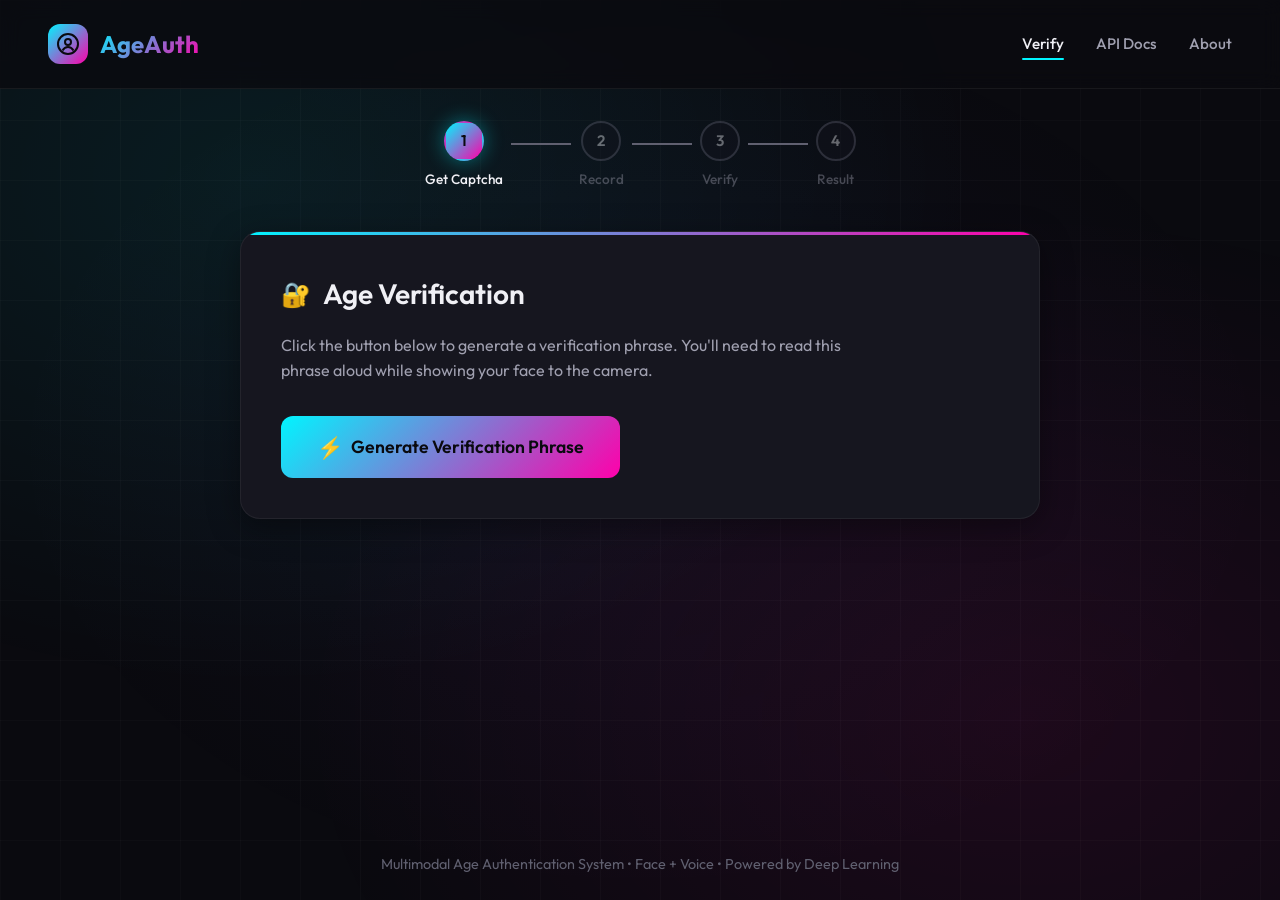
==== frontend/index.html @ e0be509d "Age Authentication using Multimodal analysis" ====
<!DOCTYPE html>
<html lang="en">
<head>
    <meta charset="UTF-8">
    <meta name="viewport" content="width=device-width, initial-scale=1.0">
    <title>Age Authentication System</title>
    <link rel="preconnect" href="https://fonts.googleapis.com">
    <link rel="preconnect" href="https://fonts.gstatic.com" crossorigin>
    <link href="https://fonts.googleapis.com/css2?family=JetBrains+Mono:wght@400;500;600&family=Outfit:wght@300;400;500;600;700&display=swap" rel="stylesheet">
    <link rel="stylesheet" href="styles.css">
</head>
<body>
    <div class="app-container">
        <!-- Animated Background -->
        <div class="bg-gradient"></div>
        <div class="bg-grid"></div>
        
        <!-- Header -->
        <header class="header">
            <div class="logo">
                <div class="logo-icon">
                    <svg viewBox="0 0 24 24" fill="none" stroke="currentColor" stroke-width="2">
                        <path d="M12 2C6.48 2 2 6.48 2 12s4.48 10 10 10 10-4.48 10-10S17.52 2 12 2z"/>
                        <circle cx="12" cy="10" r="3"/>
                        <path d="M6.5 18.5c1.5-2.5 3.5-3.5 5.5-3.5s4 1 5.5 3.5"/>
                    </svg>
                </div>
                <span class="logo-text">AgeAuth</span>
            </div>
            <nav class="nav">
                <a href="#" class="nav-link active">Verify</a>
                <a href="#" class="nav-link">API Docs</a>
                <a href="#" class="nav-link">About</a>
            </nav>
        </header>

        <!-- Main Content -->
        <main class="main-content">
            <!-- Step Indicator -->
            <div class="steps-indicator">
                <div class="step active" data-step="1">
                    <div class="step-number">1</div>
                    <span class="step-label">Get Captcha</span>
                </div>
                <div class="step-connector"></div>
                <div class="step" data-step="2">
                    <div class="step-number">2</div>
                    <span class="step-label">Record</span>
                </div>
                <div class="step-connector"></div>
                <div class="step" data-step="3">
                    <div class="step-number">3</div>
                    <span class="step-label">Verify</span>
                </div>
                <div class="step-connector"></div>
                <div class="step" data-step="4">
                    <div class="step-number">4</div>
                    <span class="step-label">Result</span>
                </div>
            </div>

            <!-- Main Card -->
            <div class="verification-card">
                <!-- Step 1: Captcha -->
                <section class="step-section active" id="step-captcha">
                    <h2 class="section-title">
                        <span class="title-icon">🔐</span>
                        Age Verification
                    </h2>
                    <p class="section-desc">
                        Click the button below to generate a verification phrase.
                        You'll need to read this phrase aloud while showing your face to the camera.
                    </p>
                    <button class="btn btn-primary btn-lg" id="btn-get-captcha">
                        <span class="btn-icon">⚡</span>
                        Generate Verification Phrase
                    </button>
                </section>

                <!-- Step 2: Recording -->
                <section class="step-section" id="step-recording">
                    <h2 class="section-title">
                        <span class="title-icon">🎤</span>
                        Read Aloud
                    </h2>
                    
                    <!-- Captcha Display -->
                    <div class="captcha-display" id="captcha-display">
                        <div class="captcha-label">Read this phrase clearly:</div>
                        <div class="captcha-text" id="captcha-text"></div>
                        <div class="captcha-timer">
                            <span class="timer-icon">⏱️</span>
                            Expires in: <span id="captcha-timer">5:00</span>
                        </div>
                    </div>

                    <!-- Video/Audio Preview -->
                    <div class="media-preview">
                        <div class="video-container">
                            <video id="video-preview" autoplay muted playsinline></video>
                            <div class="video-overlay" id="video-overlay">
                                <div class="face-guide"></div>
                            </div>
                            <div class="video-status" id="video-status">
                                <span class="status-dot"></span>
                                <span class="status-text">Camera Ready</span>
                            </div>
                        </div>
                        
                        <div class="audio-visualizer" id="audio-visualizer">
                            <canvas id="audio-canvas"></canvas>
                            <div class="audio-level">
                                <div class="audio-level-bar" id="audio-level-bar"></div>
                            </div>
                        </div>
                    </div>

                    <!-- Recording Controls -->
                    <div class="recording-controls">
                        <button class="btn btn-record" id="btn-record">
                            <span class="record-icon"></span>
                            <span class="record-text">Start Recording</span>
                        </button>
                        <div class="recording-timer" id="recording-timer">00:00</div>
                    </div>

                    <div class="instructions">
                        <div class="instruction-item">
                            <span class="instruction-icon">👤</span>
                            Keep your face clearly visible
                        </div>
                        <div class="instruction-item">
                            <span class="instruction-icon">🗣️</span>
                            Speak clearly and naturally
                        </div>
                        <div class="instruction-item">
                            <span class="instruction-icon">💡</span>
                            Ensure good lighting
                        </div>
                    </div>
                </section>

                <!-- Step 3: Processing -->
                <section class="step-section" id="step-processing">
                    <h2 class="section-title">
                        <span class="title-icon">⚙️</span>
                        Analyzing...
                    </h2>
                    <div class="processing-animation">
                        <div class="processing-ring"></div>
                        <div class="processing-ring ring-2"></div>
                        <div class="processing-ring ring-3"></div>
                        <div class="processing-icon">🔍</div>
                    </div>
                    <div class="processing-steps">
                        <div class="processing-step" id="proc-face">
                            <span class="proc-icon">⏳</span>
                            <span class="proc-text">Analyzing face...</span>
                        </div>
                        <div class="processing-step" id="proc-voice">
                            <span class="proc-icon">⏳</span>
                            <span class="proc-text">Processing voice...</span>
                        </div>
                        <div class="processing-step" id="proc-liveness">
                            <span class="proc-icon">⏳</span>
                            <span class="proc-text">Checking liveness...</span>
                        </div>
                        <div class="processing-step" id="proc-age">
                            <span class="proc-icon">⏳</span>
                            <span class="proc-text">Estimating age...</span>
                        </div>
                    </div>
                </section>

                <!-- Step 4: Results -->
                <section class="step-section" id="step-results">
                    <h2 class="section-title">
                        <span class="title-icon" id="result-icon">✅</span>
                        <span id="result-title">Verification Complete</span>
                    </h2>
                    
                    <div class="results-container">
                        <!-- Main Result -->
                        <div class="result-main" id="result-main">
                            <div class="result-badge verified" id="result-badge">
                                <span class="badge-icon">✓</span>
                                <span class="badge-text">VERIFIED</span>
                            </div>
                            <div class="age-display">
                                <div class="age-number" id="age-number">--</div>
                                <div class="age-label">Estimated Age</div>
                            </div>
                            <div class="age-group" id="age-group">
                                <span class="group-badge adult">Adult</span>
                            </div>
                        </div>

                        <!-- Detailed Results -->
                        <div class="result-details">
                            <div class="result-card">
                                <div class="result-card-header">
                                    <span class="card-icon">👤</span>
                                    Face Analysis
                                </div>
                                <div class="result-card-body">
                                    <div class="metric">
                                        <span class="metric-label">Face Age</span>
                                        <span class="metric-value" id="face-age">--</span>
                                    </div>
                                    <div class="metric">
                                        <span class="metric-label">Liveness</span>
                                        <div class="progress-bar">
                                            <div class="progress-fill" id="face-liveness-bar" style="width: 0%"></div>
                                        </div>
                                        <span class="metric-value" id="face-liveness">0%</span>
                                    </div>
                                </div>
                            </div>

                            <div class="result-card">
                                <div class="result-card-header">
                                    <span class="card-icon">🎤</span>
                                    Voice Analysis
                                </div>
                                <div class="result-card-body">
                                    <div class="metric">
                                        <span class="metric-label">Voice Age</span>
                                        <span class="metric-value" id="voice-age">--</span>
                                    </div>
                                    <div class="metric">
                                        <span class="metric-label">Captcha Match</span>
                                        <div class="progress-bar">
                                            <div class="progress-fill" id="voice-liveness-bar" style="width: 0%"></div>
                                        </div>
                                        <span class="metric-value" id="voice-liveness">0%</span>
                                    </div>
                                </div>
                            </div>

                            <div class="result-card">
                                <div class="result-card-header">
                                    <span class="card-icon">🔗</span>
                                    Lip Sync
                                </div>
                                <div class="result-card-body">
                                    <div class="metric">
                                        <span class="metric-label">Sync Score</span>
                                        <div class="progress-bar">
                                            <div class="progress-fill" id="lip-sync-bar" style="width: 0%"></div>
                                        </div>
                                        <span class="metric-value" id="lip-sync">0%</span>
                                    </div>
                                </div>
                            </div>

                            <div class="result-card full-width">
                                <div class="result-card-header">
                                    <span class="card-icon">📊</span>
                                    Overall Confidence
                                </div>
                                <div class="result-card-body">
                                    <div class="confidence-meter">
                                        <div class="confidence-fill" id="confidence-fill" style="width: 0%"></div>
                                        <span class="confidence-text" id="confidence-text">0%</span>
                                    </div>
                                </div>
                            </div>
                        </div>

                        <!-- Adult Check -->
                        <div class="adult-check" id="adult-check">
                            <div class="adult-status verified" id="adult-status">
                                <span class="status-icon">✓</span>
                                <span class="status-text">Age 18+ Verified</span>
                            </div>
                        </div>
                    </div>

                    <button class="btn btn-primary" id="btn-restart">
                        <span class="btn-icon">🔄</span>
                        Start New Verification
                    </button>
                </section>
            </div>
        </main>

        <!-- Footer -->
        <footer class="footer">
            <p>Multimodal Age Authentication System • Face + Voice • Powered by Deep Learning</p>
        </footer>
    </div>

    <script src="app.js"></script>
</body>
</html>
---- frontend/styles.css ----
/* ================================
   Age Authentication System Styles
   Modern Dark Theme with Neon Accents
   ================================ */

   :root {
    /* Color Palette - Cyberpunk inspired */
    --bg-primary: #0a0a0f;
    --bg-secondary: #12121a;
    --bg-card: #16161f;
    --bg-elevated: #1c1c28;
    
    --text-primary: #f0f0f5;
    --text-secondary: #a0a0b0;
    --text-muted: #606070;
    
    --accent-cyan: #00f5ff;
    --accent-magenta: #ff00aa;
    --accent-purple: #8b5cf6;
    --accent-green: #10b981;
    --accent-red: #ef4444;
    --accent-orange: #f59e0b;
    
    --gradient-primary: linear-gradient(135deg, var(--accent-cyan), var(--accent-magenta));
    --gradient-success: linear-gradient(135deg, #10b981, #34d399);
    --gradient-danger: linear-gradient(135deg, #ef4444, #f87171);
    
    --shadow-glow: 0 0 30px rgba(0, 245, 255, 0.2);
    --shadow-card: 0 8px 32px rgba(0, 0, 0, 0.4);
    
    --border-subtle: 1px solid rgba(255, 255, 255, 0.06);
    --border-accent: 1px solid rgba(0, 245, 255, 0.3);
    
    --radius-sm: 8px;
    --radius-md: 12px;
    --radius-lg: 20px;
    --radius-full: 9999px;
    
    --font-primary: 'Outfit', -apple-system, BlinkMacSystemFont, sans-serif;
    --font-mono: 'JetBrains Mono', monospace;
    
    --transition-fast: 0.15s ease;
    --transition-normal: 0.3s ease;
    --transition-slow: 0.5s ease;
}

* {
    margin: 0;
    padding: 0;
    box-sizing: border-box;
}

html {
    font-size: 16px;
    scroll-behavior: smooth;
}

body {
    font-family: var(--font-primary);
    background: var(--bg-primary);
    color: var(--text-primary);
    min-height: 100vh;
    overflow-x: hidden;
    line-height: 1.6;
}

/* ================================
   Animated Background
   ================================ */

.app-container {
    position: relative;
    min-height: 100vh;
    display: flex;
    flex-direction: column;
}

.bg-gradient {
    position: fixed;
    top: 0;
    left: 0;
    width: 100%;
    height: 100%;
    background: 
        radial-gradient(ellipse at 20% 20%, rgba(0, 245, 255, 0.08) 0%, transparent 50%),
        radial-gradient(ellipse at 80% 80%, rgba(255, 0, 170, 0.08) 0%, transparent 50%),
        radial-gradient(ellipse at 50% 50%, rgba(139, 92, 246, 0.05) 0%, transparent 70%);
    pointer-events: none;
    z-index: 0;
}

.bg-grid {
    position: fixed;
    top: 0;
    left: 0;
    width: 100%;
    height: 100%;
    background-image: 
        linear-gradient(rgba(255, 255, 255, 0.02) 1px, transparent 1px),
        linear-gradient(90deg, rgba(255, 255, 255, 0.02) 1px, transparent 1px);
    background-size: 60px 60px;
    pointer-events: none;
    z-index: 0;
}

/* ================================
   Header
   ================================ */

.header {
    position: relative;
    z-index: 10;
    display: flex;
    justify-content: space-between;
    align-items: center;
    padding: 1.5rem 3rem;
    backdrop-filter: blur(10px);
    background: rgba(10, 10, 15, 0.8);
    border-bottom: var(--border-subtle);
}

.logo {
    display: flex;
    align-items: center;
    gap: 0.75rem;
}

.logo-icon {
    width: 40px;
    height: 40px;
    display: flex;
    align-items: center;
    justify-content: center;
    background: var(--gradient-primary);
    border-radius: var(--radius-md);
    color: var(--bg-primary);
}

.logo-icon svg {
    width: 24px;
    height: 24px;
}

.logo-text {
    font-size: 1.5rem;
    font-weight: 700;
    background: var(--gradient-primary);
    -webkit-background-clip: text;
    -webkit-text-fill-color: transparent;
    background-clip: text;
}

.nav {
    display: flex;
    gap: 2rem;
}

.nav-link {
    color: var(--text-secondary);
    text-decoration: none;
    font-weight: 500;
    font-size: 0.95rem;
    transition: color var(--transition-fast);
    position: relative;
}

.nav-link:hover,
.nav-link.active {
    color: var(--text-primary);
}

.nav-link.active::after {
    content: '';
    position: absolute;
    bottom: -4px;
    left: 0;
    width: 100%;
    height: 2px;
    background: var(--accent-cyan);
    border-radius: var(--radius-full);
}

/* ================================
   Main Content
   ================================ */

.main-content {
    position: relative;
    z-index: 1;
    flex: 1;
    display: flex;
    flex-direction: column;
    align-items: center;
    padding: 2rem 2rem 4rem;
    max-width: 1200px;
    margin: 0 auto;
    width: 100%;
}

/* ================================
   Steps Indicator
   ================================ */

.steps-indicator {
    display: flex;
    align-items: center;
    gap: 0;
    margin-bottom: 2.5rem;
}

.step {
    display: flex;
    flex-direction: column;
    align-items: center;
    gap: 0.5rem;
    opacity: 0.4;
    transition: all var(--transition-normal);
}

.step.active {
    opacity: 1;
}

.step.completed {
    opacity: 1;
}

.step-number {
    width: 40px;
    height: 40px;
    display: flex;
    align-items: center;
    justify-content: center;
    border-radius: var(--radius-full);
    background: var(--bg-card);
    border: 2px solid var(--text-muted);
    font-weight: 600;
    font-size: 0.95rem;
    transition: all var(--transition-normal);
}

.step.active .step-number {
    background: var(--gradient-primary);
    border-color: transparent;
    color: var(--bg-primary);
    box-shadow: 0 0 20px rgba(0, 245, 255, 0.4);
}

.step.completed .step-number {
    background: var(--accent-green);
    border-color: transparent;
    color: white;
}

.step-label {
    font-size: 0.85rem;
    font-weight: 500;
    color: var(--text-secondary);
}

.step.active .step-label {
    color: var(--text-primary);
}

.step-connector {
    width: 60px;
    height: 2px;
    background: var(--text-muted);
    margin: 0 0.5rem;
    margin-bottom: 1.5rem;
    transition: background var(--transition-normal);
}

.step-connector.completed {
    background: var(--accent-green);
}

/* ================================
   Verification Card
   ================================ */

.verification-card {
    width: 100%;
    max-width: 800px;
    background: var(--bg-card);
    border-radius: var(--radius-lg);
    border: var(--border-subtle);
    box-shadow: var(--shadow-card);
    padding: 2.5rem;
    position: relative;
    overflow: hidden;
}

.verification-card::before {
    content: '';
    position: absolute;
    top: 0;
    left: 0;
    right: 0;
    height: 3px;
    background: var(--gradient-primary);
}

.step-section {
    display: none;
    animation: fadeIn 0.5s ease;
}

.step-section.active {
    display: block;
}

@keyframes fadeIn {
    from {
        opacity: 0;
        transform: translateY(10px);
    }
    to {
        opacity: 1;
        transform: translateY(0);
    }
}

.section-title {
    display: flex;
    align-items: center;
    gap: 0.75rem;
    font-size: 1.75rem;
    font-weight: 600;
    margin-bottom: 1rem;
}

.title-icon {
    font-size: 1.5rem;
}

.section-desc {
    color: var(--text-secondary);
    margin-bottom: 2rem;
    max-width: 600px;
}

/* ================================
   Buttons
   ================================ */

.btn {
    display: inline-flex;
    align-items: center;
    justify-content: center;
    gap: 0.5rem;
    padding: 0.875rem 1.75rem;
    font-family: var(--font-primary);
    font-size: 1rem;
    font-weight: 600;
    border: none;
    border-radius: var(--radius-md);
    cursor: pointer;
    transition: all var(--transition-fast);
}

.btn-primary {
    background: var(--gradient-primary);
    color: var(--bg-primary);
}

.btn-primary:hover {
    transform: translateY(-2px);
    box-shadow: 0 8px 25px rgba(0, 245, 255, 0.3);
}

.btn-lg {
    padding: 1.125rem 2.25rem;
    font-size: 1.1rem;
}

.btn-icon {
    font-size: 1.2em;
}

/* Recording Button */
.btn-record {
    width: 160px;
    height: 160px;
    border-radius: var(--radius-full);
    background: var(--bg-elevated);
    border: 4px solid var(--text-muted);
    display: flex;
    flex-direction: column;
    align-items: center;
    justify-content: center;
    gap: 0.5rem;
    transition: all var(--transition-normal);
}

.btn-record:hover {
    border-color: var(--accent-red);
    transform: scale(1.05);
}

.btn-record.recording {
    border-color: var(--accent-red);
    animation: pulse 1.5s infinite;
}

.record-icon {
    width: 50px;
    height: 50px;
    border-radius: var(--radius-full);
    background: var(--accent-red);
    transition: all var(--transition-normal);
}

.btn-record.recording .record-icon {
    border-radius: var(--radius-sm);
    width: 30px;
    height: 30px;
}

.record-text {
    font-size: 0.9rem;
    color: var(--text-secondary);
}

@keyframes pulse {
    0%, 100% {
        box-shadow: 0 0 0 0 rgba(239, 68, 68, 0.4);
    }
    50% {
        box-shadow: 0 0 0 20px rgba(239, 68, 68, 0);
    }
}

/* ================================
   Captcha Display
   ================================ */

.captcha-display {
    background: var(--bg-elevated);
    border-radius: var(--radius-md);
    padding: 1.5rem;
    margin-bottom: 2rem;
    border: var(--border-accent);
}

.captcha-label {
    font-size: 0.85rem;
    color: var(--accent-cyan);
    text-transform: uppercase;
    letter-spacing: 0.1em;
    margin-bottom: 0.75rem;
}

.captcha-text {
    font-family: var(--font-mono);
    font-size: 1.25rem;
    color: var(--text-primary);
    line-height: 1.8;
    padding: 1rem;
    background: var(--bg-card);
    border-radius: var(--radius-sm);
    border-left: 3px solid var(--accent-cyan);
}

.captcha-timer {
    display: flex;
    align-items: center;
    gap: 0.5rem;
    margin-top: 1rem;
    font-size: 0.9rem;
    color: var(--text-muted);
}

.timer-icon {
    font-size: 1rem;
}

/* ================================
   Media Preview
   ================================ */

.media-preview {
    display: flex;
    gap: 1.5rem;
    margin-bottom: 2rem;
}

.video-container {
    flex: 1;
    position: relative;
    aspect-ratio: 4/3;
    background: var(--bg-primary);
    border-radius: var(--radius-md);
    overflow: hidden;
    border: var(--border-subtle);
}

#video-preview {
    width: 100%;
    height: 100%;
    object-fit: cover;
    transform: scaleX(-1);
}

.video-overlay {
    position: absolute;
    top: 0;
    left: 0;
    width: 100%;
    height: 100%;
    pointer-events: none;
}

.face-guide {
    position: absolute;
    top: 50%;
    left: 50%;
    transform: translate(-50%, -50%);
    width: 180px;
    height: 220px;
    border: 2px dashed var(--accent-cyan);
    border-radius: 50%;
    opacity: 0.5;
}

.video-status {
    position: absolute;
    top: 1rem;
    left: 1rem;
    display: flex;
    align-items: center;
    gap: 0.5rem;
    background: rgba(0, 0, 0, 0.6);
    padding: 0.5rem 1rem;
    border-radius: var(--radius-full);
    font-size: 0.85rem;
}

.status-dot {
    width: 8px;
    height: 8px;
    border-radius: var(--radius-full);
    background: var(--accent-green);
    animation: blink 2s infinite;
}

@keyframes blink {
    0%, 100% { opacity: 1; }
    50% { opacity: 0.5; }
}

.audio-visualizer {
    width: 200px;
    display: flex;
    flex-direction: column;
    gap: 1rem;
}

#audio-canvas {
    width: 100%;
    height: 150px;
    background: var(--bg-primary);
    border-radius: var(--radius-md);
    border: var(--border-subtle);
}

.audio-level {
    height: 8px;
    background: var(--bg-primary);
    border-radius: var(--radius-full);
    overflow: hidden;
}

.audio-level-bar {
    height: 100%;
    width: 0%;
    background: var(--gradient-primary);
    transition: width 0.1s ease;
}

/* ================================
   Recording Controls
   ================================ */

.recording-controls {
    display: flex;
    flex-direction: column;
    align-items: center;
    gap: 1rem;
    margin-bottom: 2rem;
}

.recording-timer {
    font-family: var(--font-mono);
    font-size: 1.5rem;
    color: var(--text-secondary);
}

.recording-timer.active {
    color: var(--accent-red);
}

/* ================================
   Instructions
   ================================ */

.instructions {
    display: grid;
    grid-template-columns: repeat(3, 1fr);
    gap: 1rem;
}

.instruction-item {
    display: flex;
    flex-direction: column;
    align-items: center;
    gap: 0.5rem;
    padding: 1rem;
    background: var(--bg-elevated);
    border-radius: var(--radius-md);
    font-size: 0.9rem;
    color: var(--text-secondary);
    text-align: center;
}

.instruction-icon {
    font-size: 1.5rem;
}

/* ================================
   Processing Animation
   ================================ */

.processing-animation {
    position: relative;
    width: 150px;
    height: 150px;
    margin: 2rem auto;
}

.processing-ring {
    position: absolute;
    top: 50%;
    left: 50%;
    transform: translate(-50%, -50%);
    width: 100px;
    height: 100px;
    border: 3px solid transparent;
    border-top-color: var(--accent-cyan);
    border-radius: var(--radius-full);
    animation: spin 1s linear infinite;
}

.processing-ring.ring-2 {
    width: 120px;
    height: 120px;
    border-top-color: var(--accent-magenta);
    animation-duration: 1.5s;
    animation-direction: reverse;
}

.processing-ring.ring-3 {
    width: 140px;
    height: 140px;
    border-top-color: var(--accent-purple);
    animation-duration: 2s;
}

@keyframes spin {
    to { transform: translate(-50%, -50%) rotate(360deg); }
}

.processing-icon {
    position: absolute;
    top: 50%;
    left: 50%;
    transform: translate(-50%, -50%);
    font-size: 2.5rem;
    animation: pulse-scale 1s ease-in-out infinite;
}

@keyframes pulse-scale {
    0%, 100% { transform: translate(-50%, -50%) scale(1); }
    50% { transform: translate(-50%, -50%) scale(1.1); }
}

.processing-steps {
    display: flex;
    flex-direction: column;
    gap: 0.75rem;
    max-width: 300px;
    margin: 0 auto;
}

.processing-step {
    display: flex;
    align-items: center;
    gap: 0.75rem;
    padding: 0.75rem 1rem;
    background: var(--bg-elevated);
    border-radius: var(--radius-md);
}

.processing-step.completed .proc-icon {
    color: var(--accent-green);
}

.proc-icon {
    font-size: 1.2rem;
}

.proc-text {
    color: var(--text-secondary);
    font-size: 0.95rem;
}

/* ================================
   Results
   ================================ */

.results-container {
    margin-bottom: 2rem;
}

.result-main {
    display: flex;
    flex-direction: column;
    align-items: center;
    gap: 1.5rem;
    padding: 2rem;
    background: var(--bg-elevated);
    border-radius: var(--radius-lg);
    margin-bottom: 1.5rem;
}

.result-badge {
    display: flex;
    align-items: center;
    gap: 0.5rem;
    padding: 0.75rem 1.5rem;
    border-radius: var(--radius-full);
    font-weight: 600;
    font-size: 0.9rem;
    text-transform: uppercase;
    letter-spacing: 0.1em;
}

.result-badge.verified {
    background: rgba(16, 185, 129, 0.2);
    color: var(--accent-green);
    border: 1px solid rgba(16, 185, 129, 0.3);
}

.result-badge.failed {
    background: rgba(239, 68, 68, 0.2);
    color: var(--accent-red);
    border: 1px solid rgba(239, 68, 68, 0.3);
}

.badge-icon {
    font-size: 1.2em;
}

.age-display {
    text-align: center;
}

.age-number {
    font-size: 4rem;
    font-weight: 700;
    background: var(--gradient-primary);
    -webkit-background-clip: text;
    -webkit-text-fill-color: transparent;
    background-clip: text;
    line-height: 1;
}

.age-label {
    font-size: 1rem;
    color: var(--text-secondary);
    margin-top: 0.5rem;
}

.group-badge {
    display: inline-block;
    padding: 0.5rem 1.25rem;
    border-radius: var(--radius-full);
    font-weight: 600;
    font-size: 0.9rem;
}

.group-badge.child {
    background: rgba(245, 158, 11, 0.2);
    color: var(--accent-orange);
}

.group-badge.teen {
    background: rgba(139, 92, 246, 0.2);
    color: var(--accent-purple);
}

.group-badge.adult {
    background: rgba(16, 185, 129, 0.2);
    color: var(--accent-green);
}

.group-badge.senior {
    background: rgba(0, 245, 255, 0.2);
    color: var(--accent-cyan);
}

/* Result Cards */
.result-details {
    display: grid;
    grid-template-columns: repeat(3, 1fr);
    gap: 1rem;
}

.result-card {
    background: var(--bg-elevated);
    border-radius: var(--radius-md);
    overflow: hidden;
}

.result-card.full-width {
    grid-column: span 3;
}

.result-card-header {
    display: flex;
    align-items: center;
    gap: 0.5rem;
    padding: 1rem;
    background: var(--bg-card);
    font-weight: 600;
    font-size: 0.95rem;
}

.card-icon {
    font-size: 1.2rem;
}

.result-card-body {
    padding: 1rem;
}

.metric {
    display: flex;
    align-items: center;
    gap: 0.75rem;
    margin-bottom: 0.75rem;
}

.metric:last-child {
    margin-bottom: 0;
}

.metric-label {
    flex: 1;
    font-size: 0.9rem;
    color: var(--text-secondary);
}

.metric-value {
    font-family: var(--font-mono);
    font-weight: 600;
    color: var(--text-primary);
}

.progress-bar {
    flex: 2;
    height: 6px;
    background: var(--bg-card);
    border-radius: var(--radius-full);
    overflow: hidden;
}

.progress-fill {
    height: 100%;
    background: var(--gradient-primary);
    transition: width 1s ease;
}

/* Confidence Meter */
.confidence-meter {
    position: relative;
    height: 30px;
    background: var(--bg-card);
    border-radius: var(--radius-md);
    overflow: hidden;
}

.confidence-fill {
    height: 100%;
    background: var(--gradient-primary);
    transition: width 1.5s ease;
}

.confidence-text {
    position: absolute;
    top: 50%;
    left: 50%;
    transform: translate(-50%, -50%);
    font-family: var(--font-mono);
    font-weight: 600;
    font-size: 0.95rem;
}

/* Adult Check */
.adult-check {
    margin-top: 1.5rem;
}

.adult-status {
    display: flex;
    align-items: center;
    justify-content: center;
    gap: 0.75rem;
    padding: 1rem;
    border-radius: var(--radius-md);
    font-weight: 600;
}

.adult-status.verified {
    background: rgba(16, 185, 129, 0.15);
    color: var(--accent-green);
    border: 1px solid rgba(16, 185, 129, 0.3);
}

.adult-status.failed {
    background: rgba(239, 68, 68, 0.15);
    color: var(--accent-red);
    border: 1px solid rgba(239, 68, 68, 0.3);
}

.status-icon {
    font-size: 1.5rem;
}

/* ================================
   Footer
   ================================ */

.footer {
    position: relative;
    z-index: 1;
    text-align: center;
    padding: 1.5rem;
    color: var(--text-muted);
    font-size: 0.9rem;
}

/* ================================
   Responsive
   ================================ */

@media (max-width: 768px) {
    .header {
        padding: 1rem 1.5rem;
    }
    
    .nav {
        display: none;
    }
    
    .main-content {
        padding: 1.5rem 1rem;
    }
    
    .steps-indicator {
        flex-wrap: wrap;
        justify-content: center;
    }
    
    .step-connector {
        display: none;
    }
    
    .verification-card {
        padding: 1.5rem;
    }
    
    .media-preview {
        flex-direction: column;
    }
    
    .audio-visualizer {
        width: 100%;
    }
    
    .instructions {
        grid-template-columns: 1fr;
    }
    
    .result-details {
        grid-template-columns: 1fr;
    }
    
    .result-card.full-width {
        grid-column: span 1;
    }
}
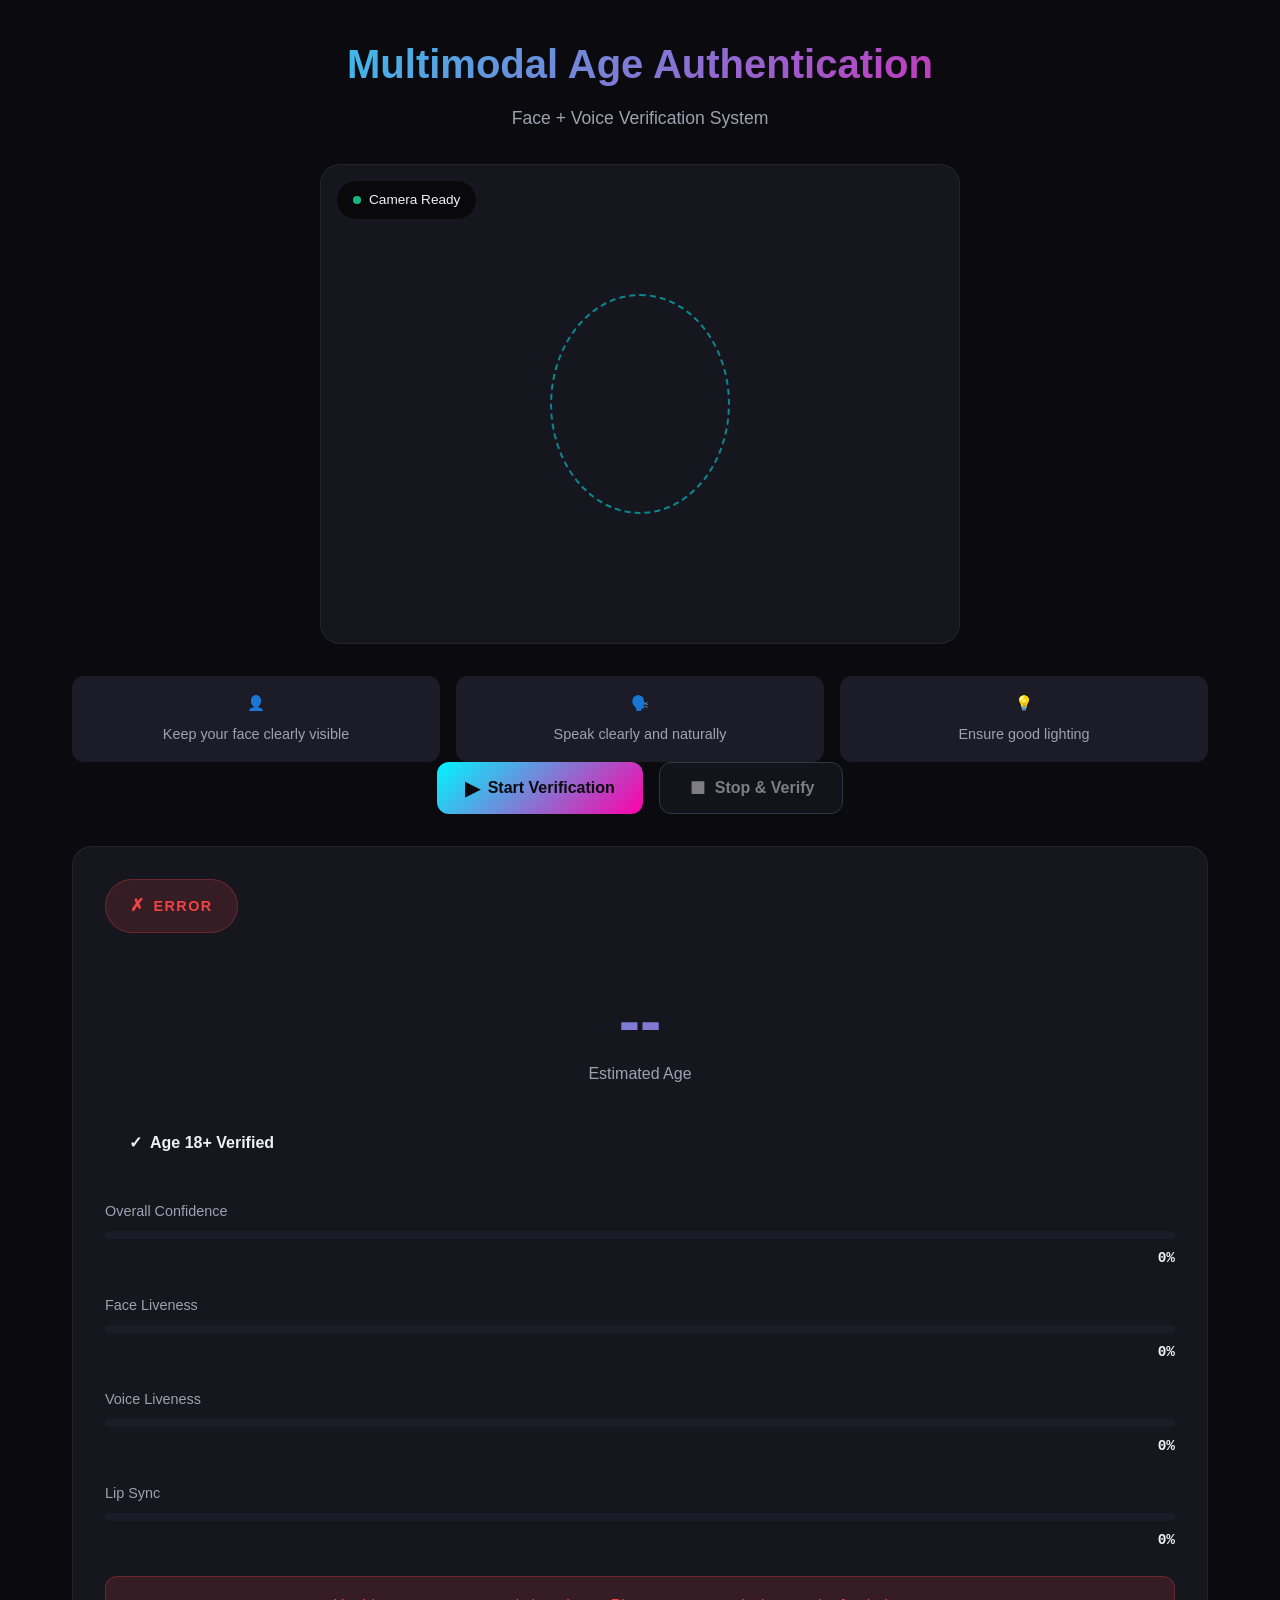
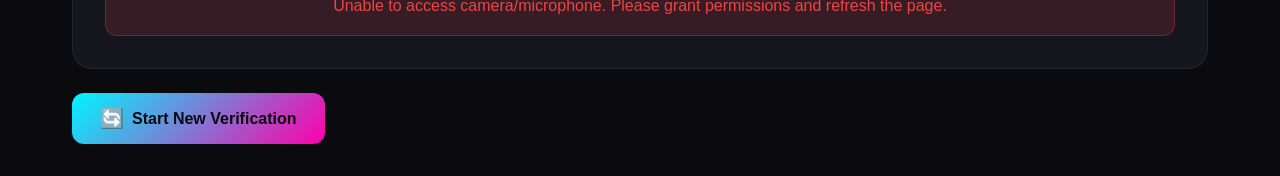
==== commit bf81302e: "All files are updated" ====
--- a/frontend/index.html
+++ b/frontend/index.html
@@ -3,294 +3,145 @@
 <head>
     <meta charset="UTF-8">
     <meta name="viewport" content="width=device-width, initial-scale=1.0">
-    <title>Age Authentication System</title>
-    <link rel="preconnect" href="https://fonts.googleapis.com">
-    <link rel="preconnect" href="https://fonts.gstatic.com" crossorigin>
-    <link href="https://fonts.googleapis.com/css2?family=JetBrains+Mono:wght@400;500;600&family=Outfit:wght@300;400;500;600;700&display=swap" rel="stylesheet">
+    <title>Multimodal Age Authentication</title>
     <link rel="stylesheet" href="styles.css">
 </head>
 <body>
-    <div class="app-container">
-        <!-- Animated Background -->
-        <div class="bg-gradient"></div>
-        <div class="bg-grid"></div>
-        
-        <!-- Header -->
-        <header class="header">
-            <div class="logo">
-                <div class="logo-icon">
-                    <svg viewBox="0 0 24 24" fill="none" stroke="currentColor" stroke-width="2">
-                        <path d="M12 2C6.48 2 2 6.48 2 12s4.48 10 10 10 10-4.48 10-10S17.52 2 12 2z"/>
-                        <circle cx="12" cy="10" r="3"/>
-                        <path d="M6.5 18.5c1.5-2.5 3.5-3.5 5.5-3.5s4 1 5.5 3.5"/>
-                    </svg>
-                </div>
-                <span class="logo-text">AgeAuth</span>
-            </div>
-            <nav class="nav">
-                <a href="#" class="nav-link active">Verify</a>
-                <a href="#" class="nav-link">API Docs</a>
-                <a href="#" class="nav-link">About</a>
-            </nav>
+    <div class="container">
+        <header>
+            <h1>Multimodal Age Authentication</h1>
+            <p class="subtitle">Face + Voice Verification System</p>
         </header>
 
-        <!-- Main Content -->
-        <main class="main-content">
-            <!-- Step Indicator -->
-            <div class="steps-indicator">
-                <div class="step active" data-step="1">
-                    <div class="step-number">1</div>
-                    <span class="step-label">Get Captcha</span>
-                </div>
-                <div class="step-connector"></div>
-                <div class="step" data-step="2">
-                    <div class="step-number">2</div>
-                    <span class="step-label">Record</span>
-                </div>
-                <div class="step-connector"></div>
-                <div class="step" data-step="3">
-                    <div class="step-number">3</div>
-                    <span class="step-label">Verify</span>
-                </div>
-                <div class="step-connector"></div>
-                <div class="step" data-step="4">
-                    <div class="step-number">4</div>
-                    <span class="step-label">Result</span>
+        <main>
+            <!-- Video Preview Section -->
+            <div class="video-section">
+                <div class="video-container">
+                    <video id="videoPreview" autoplay muted playsinline></video>
+                    <div class="video-overlay" id="videoOverlay">
+                        <div class="face-guide"></div>
+                    </div>
+                    <div class="video-status" id="videoStatus">
+                        <span class="status-dot"></span>
+                        <span class="status-text">Camera Ready</span>
+                    </div>
                 </div>
             </div>
 
-            <!-- Main Card -->
-            <div class="verification-card">
-                <!-- Step 1: Captcha -->
-                <section class="step-section active" id="step-captcha">
-                    <h2 class="section-title">
-                        <span class="title-icon">🔐</span>
-                        Age Verification
-                    </h2>
-                    <p class="section-desc">
-                        Click the button below to generate a verification phrase.
-                        You'll need to read this phrase aloud while showing your face to the camera.
-                    </p>
-                    <button class="btn btn-primary btn-lg" id="btn-get-captcha">
-                        <span class="btn-icon">⚡</span>
-                        Generate Verification Phrase
-                    </button>
-                </section>
+            <!-- Captcha Display -->
+            <div class="captcha-section" id="captchaSection" style="display: none;">
+                <div class="captcha-card">
+                    <div class="captcha-label">Please read aloud:</div>
+                    <div class="captcha-text" id="captchaText"></div>
+                    <div class="captcha-timer" id="captchaTimer" style="display: none;"></div>
+                </div>
+            </div>
 
-                <!-- Step 2: Recording -->
-                <section class="step-section" id="step-recording">
-                    <h2 class="section-title">
-                        <span class="title-icon">🎤</span>
-                        Read Aloud
-                    </h2>
-                    
-                    <!-- Captcha Display -->
-                    <div class="captcha-display" id="captcha-display">
-                        <div class="captcha-label">Read this phrase clearly:</div>
-                        <div class="captcha-text" id="captcha-text"></div>
-                        <div class="captcha-timer">
-                            <span class="timer-icon">⏱️</span>
-                            Expires in: <span id="captcha-timer">5:00</span>
+            <!-- Instructions -->
+            <div class="instructions">
+                <div class="instruction-item">
+                    <span class="icon">👤</span>
+                    <span>Keep your face clearly visible</span>
+                </div>
+                <div class="instruction-item">
+                    <span class="icon">🗣️</span>
+                    <span>Speak clearly and naturally</span>
+                </div>
+                <div class="instruction-item">
+                    <span class="icon">💡</span>
+                    <span>Ensure good lighting</span>
+                </div>
+            </div>
+
+            <!-- Control Buttons -->
+            <div class="controls">
+                <button id="btnStart" class="btn btn-primary">
+                    <span class="btn-icon">▶</span>
+                    Start Verification
+                </button>
+                <button id="btnStop" class="btn btn-secondary" disabled>
+                    <span class="btn-icon">⏹</span>
+                    Stop & Verify
+                </button>
+            </div>
+
+            <!-- Status Display -->
+            <div class="status-section" id="statusSection" style="display: none;">
+                <div class="status-card">
+                    <div class="status-icon" id="statusIcon">⏳</div>
+                    <div class="status-text" id="statusText">Processing...</div>
+                </div>
+            </div>
+
+            <!-- Results Section -->
+            <div class="results-section" id="resultsSection" style="display: none;">
+                <div class="result-card" id="resultCard">
+                    <!-- Success/Failure Badge -->
+                    <div class="result-badge" id="resultBadge">
+                        <span class="badge-icon" id="badgeIcon">✓</span>
+                        <span class="badge-text" id="badgeText">VERIFIED</span>
+                    </div>
+
+                    <!-- Age Display -->
+                    <div class="age-display">
+                        <div class="age-number" id="ageNumber">--</div>
+                        <div class="age-label">Estimated Age</div>
+                    </div>
+
+                    <!-- Adult Status -->
+                    <div class="adult-status" id="adultStatus">
+                        <span class="adult-icon" id="adultIcon">✓</span>
+                        <span class="adult-text" id="adultText">Age 18+ Verified</span>
+                    </div>
+
+                    <!-- Metrics -->
+                    <div class="metrics">
+                        <div class="metric-item">
+                            <span class="metric-label">Overall Confidence</span>
+                            <div class="metric-bar">
+                                <div class="metric-fill" id="confidenceBar" style="width: 0%"></div>
+                            </div>
+                            <span class="metric-value" id="confidenceValue">0%</span>
+                        </div>
+
+                        <div class="metric-item">
+                            <span class="metric-label">Face Liveness</span>
+                            <div class="metric-bar">
+                                <div class="metric-fill" id="faceLivenessBar" style="width: 0%"></div>
+                            </div>
+                            <span class="metric-value" id="faceLivenessValue">0%</span>
+                        </div>
+
+                        <div class="metric-item">
+                            <span class="metric-label">Voice Liveness</span>
+                            <div class="metric-bar">
+                                <div class="metric-fill" id="voiceLivenessBar" style="width: 0%"></div>
+                            </div>
+                            <span class="metric-value" id="voiceLivenessValue">0%</span>
+                        </div>
+
+                        <div class="metric-item">
+                            <span class="metric-label">Lip Sync</span>
+                            <div class="metric-bar">
+                                <div class="metric-fill" id="lipSyncBar" style="width: 0%"></div>
+                            </div>
+                            <span class="metric-value" id="lipSyncValue">0%</span>
                         </div>
                     </div>
 
-                    <!-- Video/Audio Preview -->
-                    <div class="media-preview">
-                        <div class="video-container">
-                            <video id="video-preview" autoplay muted playsinline></video>
-                            <div class="video-overlay" id="video-overlay">
-                                <div class="face-guide"></div>
-                            </div>
-                            <div class="video-status" id="video-status">
-                                <span class="status-dot"></span>
-                                <span class="status-text">Camera Ready</span>
-                            </div>
-                        </div>
-                        
-                        <div class="audio-visualizer" id="audio-visualizer">
-                            <canvas id="audio-canvas"></canvas>
-                            <div class="audio-level">
-                                <div class="audio-level-bar" id="audio-level-bar"></div>
-                            </div>
-                        </div>
-                    </div>
+                    <!-- Error Message -->
+                    <div class="error-message" id="errorMessage" style="display: none;"></div>
+                </div>
 
-                    <!-- Recording Controls -->
-                    <div class="recording-controls">
-                        <button class="btn btn-record" id="btn-record">
-                            <span class="record-icon"></span>
-                            <span class="record-text">Start Recording</span>
-                        </button>
-                        <div class="recording-timer" id="recording-timer">00:00</div>
-                    </div>
-
-                    <div class="instructions">
-                        <div class="instruction-item">
-                            <span class="instruction-icon">👤</span>
-                            Keep your face clearly visible
-                        </div>
-                        <div class="instruction-item">
-                            <span class="instruction-icon">🗣️</span>
-                            Speak clearly and naturally
-                        </div>
-                        <div class="instruction-item">
-                            <span class="instruction-icon">💡</span>
-                            Ensure good lighting
-                        </div>
-                    </div>
-                </section>
-
-                <!-- Step 3: Processing -->
-                <section class="step-section" id="step-processing">
-                    <h2 class="section-title">
-                        <span class="title-icon">⚙️</span>
-                        Analyzing...
-                    </h2>
-                    <div class="processing-animation">
-                        <div class="processing-ring"></div>
-                        <div class="processing-ring ring-2"></div>
-                        <div class="processing-ring ring-3"></div>
-                        <div class="processing-icon">🔍</div>
-                    </div>
-                    <div class="processing-steps">
-                        <div class="processing-step" id="proc-face">
-                            <span class="proc-icon">⏳</span>
-                            <span class="proc-text">Analyzing face...</span>
-                        </div>
-                        <div class="processing-step" id="proc-voice">
-                            <span class="proc-icon">⏳</span>
-                            <span class="proc-text">Processing voice...</span>
-                        </div>
-                        <div class="processing-step" id="proc-liveness">
-                            <span class="proc-icon">⏳</span>
-                            <span class="proc-text">Checking liveness...</span>
-                        </div>
-                        <div class="processing-step" id="proc-age">
-                            <span class="proc-icon">⏳</span>
-                            <span class="proc-text">Estimating age...</span>
-                        </div>
-                    </div>
-                </section>
-
-                <!-- Step 4: Results -->
-                <section class="step-section" id="step-results">
-                    <h2 class="section-title">
-                        <span class="title-icon" id="result-icon">✅</span>
-                        <span id="result-title">Verification Complete</span>
-                    </h2>
-                    
-                    <div class="results-container">
-                        <!-- Main Result -->
-                        <div class="result-main" id="result-main">
-                            <div class="result-badge verified" id="result-badge">
-                                <span class="badge-icon">✓</span>
-                                <span class="badge-text">VERIFIED</span>
-                            </div>
-                            <div class="age-display">
-                                <div class="age-number" id="age-number">--</div>
-                                <div class="age-label">Estimated Age</div>
-                            </div>
-                            <div class="age-group" id="age-group">
-                                <span class="group-badge adult">Adult</span>
-                            </div>
-                        </div>
-
-                        <!-- Detailed Results -->
-                        <div class="result-details">
-                            <div class="result-card">
-                                <div class="result-card-header">
-                                    <span class="card-icon">👤</span>
-                                    Face Analysis
-                                </div>
-                                <div class="result-card-body">
-                                    <div class="metric">
-                                        <span class="metric-label">Face Age</span>
-                                        <span class="metric-value" id="face-age">--</span>
-                                    </div>
-                                    <div class="metric">
-                                        <span class="metric-label">Liveness</span>
-                                        <div class="progress-bar">
-                                            <div class="progress-fill" id="face-liveness-bar" style="width: 0%"></div>
-                                        </div>
-                                        <span class="metric-value" id="face-liveness">0%</span>
-                                    </div>
-                                </div>
-                            </div>
-
-                            <div class="result-card">
-                                <div class="result-card-header">
-                                    <span class="card-icon">🎤</span>
-                                    Voice Analysis
-                                </div>
-                                <div class="result-card-body">
-                                    <div class="metric">
-                                        <span class="metric-label">Voice Age</span>
-                                        <span class="metric-value" id="voice-age">--</span>
-                                    </div>
-                                    <div class="metric">
-                                        <span class="metric-label">Captcha Match</span>
-                                        <div class="progress-bar">
-                                            <div class="progress-fill" id="voice-liveness-bar" style="width: 0%"></div>
-                                        </div>
-                                        <span class="metric-value" id="voice-liveness">0%</span>
-                                    </div>
-                                </div>
-                            </div>
-
-                            <div class="result-card">
-                                <div class="result-card-header">
-                                    <span class="card-icon">🔗</span>
-                                    Lip Sync
-                                </div>
-                                <div class="result-card-body">
-                                    <div class="metric">
-                                        <span class="metric-label">Sync Score</span>
-                                        <div class="progress-bar">
-                                            <div class="progress-fill" id="lip-sync-bar" style="width: 0%"></div>
-                                        </div>
-                                        <span class="metric-value" id="lip-sync">0%</span>
-                                    </div>
-                                </div>
-                            </div>
-
-                            <div class="result-card full-width">
-                                <div class="result-card-header">
-                                    <span class="card-icon">📊</span>
-                                    Overall Confidence
-                                </div>
-                                <div class="result-card-body">
-                                    <div class="confidence-meter">
-                                        <div class="confidence-fill" id="confidence-fill" style="width: 0%"></div>
-                                        <span class="confidence-text" id="confidence-text">0%</span>
-                                    </div>
-                                </div>
-                            </div>
-                        </div>
-
-                        <!-- Adult Check -->
-                        <div class="adult-check" id="adult-check">
-                            <div class="adult-status verified" id="adult-status">
-                                <span class="status-icon">✓</span>
-                                <span class="status-text">Age 18+ Verified</span>
-                            </div>
-                        </div>
-                    </div>
-
-                    <button class="btn btn-primary" id="btn-restart">
-                        <span class="btn-icon">🔄</span>
-                        Start New Verification
-                    </button>
-                </section>
+                <!-- Restart Button -->
+                <button id="btnRestart" class="btn btn-primary">
+                    <span class="btn-icon">🔄</span>
+                    Start New Verification
+                </button>
             </div>
         </main>
-
-        <!-- Footer -->
-        <footer class="footer">
-            <p>Multimodal Age Authentication System • Face + Voice • Powered by Deep Learning</p>
-        </footer>
     </div>
 
     <script src="app.js"></script>
 </body>
 </html>
-
--- a/frontend/styles.css
+++ b/frontend/styles.css
@@ -3,7 +3,7 @@
    Modern Dark Theme with Neon Accents
    ================================ */
 
-   :root {
+:root {
     /* Color Palette - Cyberpunk inspired */
     --bg-primary: #0a0a0f;
     --bg-secondary: #12121a;
@@ -1000,3 +1000,300 @@
         grid-column: span 1;
     }
 }
+
+/* ================================
+   Simplified Container Styles
+   ================================ */
+
+.container {
+    max-width: 1200px;
+    margin: 0 auto;
+    padding: 2rem;
+    min-height: 100vh;
+}
+
+header {
+    text-align: center;
+    margin-bottom: 2rem;
+}
+
+header h1 {
+    font-size: 2.5rem;
+    font-weight: 700;
+    background: var(--gradient-primary);
+    -webkit-background-clip: text;
+    -webkit-text-fill-color: transparent;
+    background-clip: text;
+    margin-bottom: 0.5rem;
+}
+
+.subtitle {
+    color: var(--text-secondary);
+    font-size: 1.1rem;
+}
+
+.video-section {
+    margin-bottom: 2rem;
+}
+
+.video-container {
+    position: relative;
+    max-width: 640px;
+    margin: 0 auto;
+    aspect-ratio: 4/3;
+    background: var(--bg-card);
+    border-radius: var(--radius-lg);
+    overflow: hidden;
+    border: var(--border-subtle);
+}
+
+#videoPreview {
+    width: 100%;
+    height: 100%;
+    object-fit: cover;
+    transform: scaleX(-1);
+}
+
+.controls {
+    display: flex;
+    justify-content: center;
+    gap: 1rem;
+    margin-bottom: 2rem;
+}
+
+.btn-secondary {
+    background: var(--bg-elevated);
+    color: var(--text-primary);
+    border: 1px solid var(--text-muted);
+}
+
+.btn-secondary:hover:not(:disabled) {
+    background: var(--bg-card);
+    border-color: var(--accent-cyan);
+}
+
+.btn:disabled {
+    opacity: 0.5;
+    cursor: not-allowed;
+}
+
+.status-section {
+    text-align: center;
+    margin: 2rem 0;
+}
+
+.status-card {
+    display: inline-flex;
+    flex-direction: column;
+    align-items: center;
+    gap: 1rem;
+    padding: 2rem;
+    background: var(--bg-card);
+    border-radius: var(--radius-lg);
+    border: var(--border-subtle);
+}
+
+.status-icon {
+    font-size: 3rem;
+}
+
+.results-section {
+    margin-top: 2rem;
+}
+
+.result-card {
+    background: var(--bg-card);
+    border-radius: var(--radius-lg);
+    border: var(--border-subtle);
+    padding: 2rem;
+    margin-bottom: 1.5rem;
+}
+
+.result-badge {
+    display: inline-flex;
+    align-items: center;
+    gap: 0.5rem;
+    padding: 0.75rem 1.5rem;
+    border-radius: var(--radius-full);
+    font-weight: 600;
+    margin-bottom: 1.5rem;
+}
+
+.result-badge.success {
+    background: rgba(16, 185, 129, 0.15);
+    color: var(--accent-green);
+    border: 1px solid rgba(16, 185, 129, 0.3);
+}
+
+.result-badge.failure {
+    background: rgba(239, 68, 68, 0.15);
+    color: var(--accent-red);
+    border: 1px solid rgba(239, 68, 68, 0.3);
+}
+
+.age-display {
+    text-align: center;
+    margin: 2rem 0;
+}
+
+.age-number {
+    font-size: 4rem;
+    font-weight: 700;
+    background: var(--gradient-primary);
+    -webkit-background-clip: text;
+    -webkit-text-fill-color: transparent;
+    background-clip: text;
+    line-height: 1;
+}
+
+.age-label {
+    color: var(--text-secondary);
+    font-size: 1rem;
+    margin-top: 0.5rem;
+}
+
+.adult-status {
+    display: inline-flex;
+    align-items: center;
+    gap: 0.5rem;
+    padding: 0.75rem 1.5rem;
+    border-radius: var(--radius-md);
+    font-weight: 600;
+    margin-bottom: 2rem;
+}
+
+.adult-status.verified {
+    background: rgba(16, 185, 129, 0.15);
+    color: var(--accent-green);
+    border: 1px solid rgba(16, 185, 129, 0.3);
+}
+
+.adult-status.not-verified {
+    background: rgba(239, 68, 68, 0.15);
+    color: var(--accent-red);
+    border: 1px solid rgba(239, 68, 68, 0.3);
+}
+
+.metrics {
+    display: flex;
+    flex-direction: column;
+    gap: 1.5rem;
+}
+
+.metric-item {
+    display: flex;
+    flex-direction: column;
+    gap: 0.5rem;
+}
+
+.metric-label {
+    font-size: 0.9rem;
+    color: var(--text-secondary);
+    font-weight: 500;
+}
+
+.metric-bar {
+    height: 8px;
+    background: var(--bg-elevated);
+    border-radius: var(--radius-full);
+    overflow: hidden;
+    position: relative;
+}
+
+.metric-fill {
+    height: 100%;
+    background: var(--gradient-primary);
+    border-radius: var(--radius-full);
+    transition: width 0.5s ease;
+}
+
+.metric-value {
+    font-size: 0.9rem;
+    color: var(--text-primary);
+    font-weight: 600;
+    text-align: right;
+}
+
+.error-message {
+    margin-top: 1.5rem;
+    padding: 1rem;
+    background: rgba(239, 68, 68, 0.15);
+    border: 1px solid rgba(239, 68, 68, 0.3);
+    border-radius: var(--radius-md);
+    color: var(--accent-red);
+    text-align: center;
+}
+
+.status-dot.status-ready {
+    background: var(--accent-green);
+}
+
+.status-dot.status-recording {
+    background: var(--accent-red);
+    animation: blink 1s infinite;
+}
+
+.status-dot.status-processing {
+    background: var(--accent-cyan);
+    animation: blink 1s infinite;
+}
+
+.status-card.status-processing {
+    border-color: var(--accent-cyan);
+    background: rgba(0, 245, 255, 0.1);
+}
+
+.status-card.status-success {
+    border-color: var(--accent-green);
+    background: rgba(16, 185, 129, 0.1);
+}
+
+.status-card.status-failed {
+    border-color: var(--accent-red);
+    background: rgba(239, 68, 68, 0.1);
+}
+
+/* ================================
+   Captcha Display
+   ================================ */
+
+.captcha-section {
+    margin: 2rem 0;
+}
+
+.captcha-card {
+    background: var(--bg-card);
+    border: 2px solid var(--accent-cyan);
+    border-radius: var(--radius-lg);
+    padding: 2rem;
+    text-align: center;
+    box-shadow: 0 0 30px rgba(0, 245, 255, 0.2);
+}
+
+.captcha-label {
+    font-size: 1.1rem;
+    color: var(--accent-cyan);
+    font-weight: 600;
+    margin-bottom: 1rem;
+    text-transform: uppercase;
+    letter-spacing: 0.1em;
+}
+
+.captcha-text {
+    font-size: 1.75rem;
+    font-weight: 700;
+    color: var(--text-primary);
+    line-height: 1.6;
+    padding: 1.5rem;
+    background: var(--bg-elevated);
+    border-radius: var(--radius-md);
+    border-left: 4px solid var(--accent-cyan);
+    margin-bottom: 1rem;
+    word-wrap: break-word;
+}
+
+.captcha-timer {
+    font-size: 0.9rem;
+    color: var(--text-secondary);
+    font-family: var(--font-mono);
+}
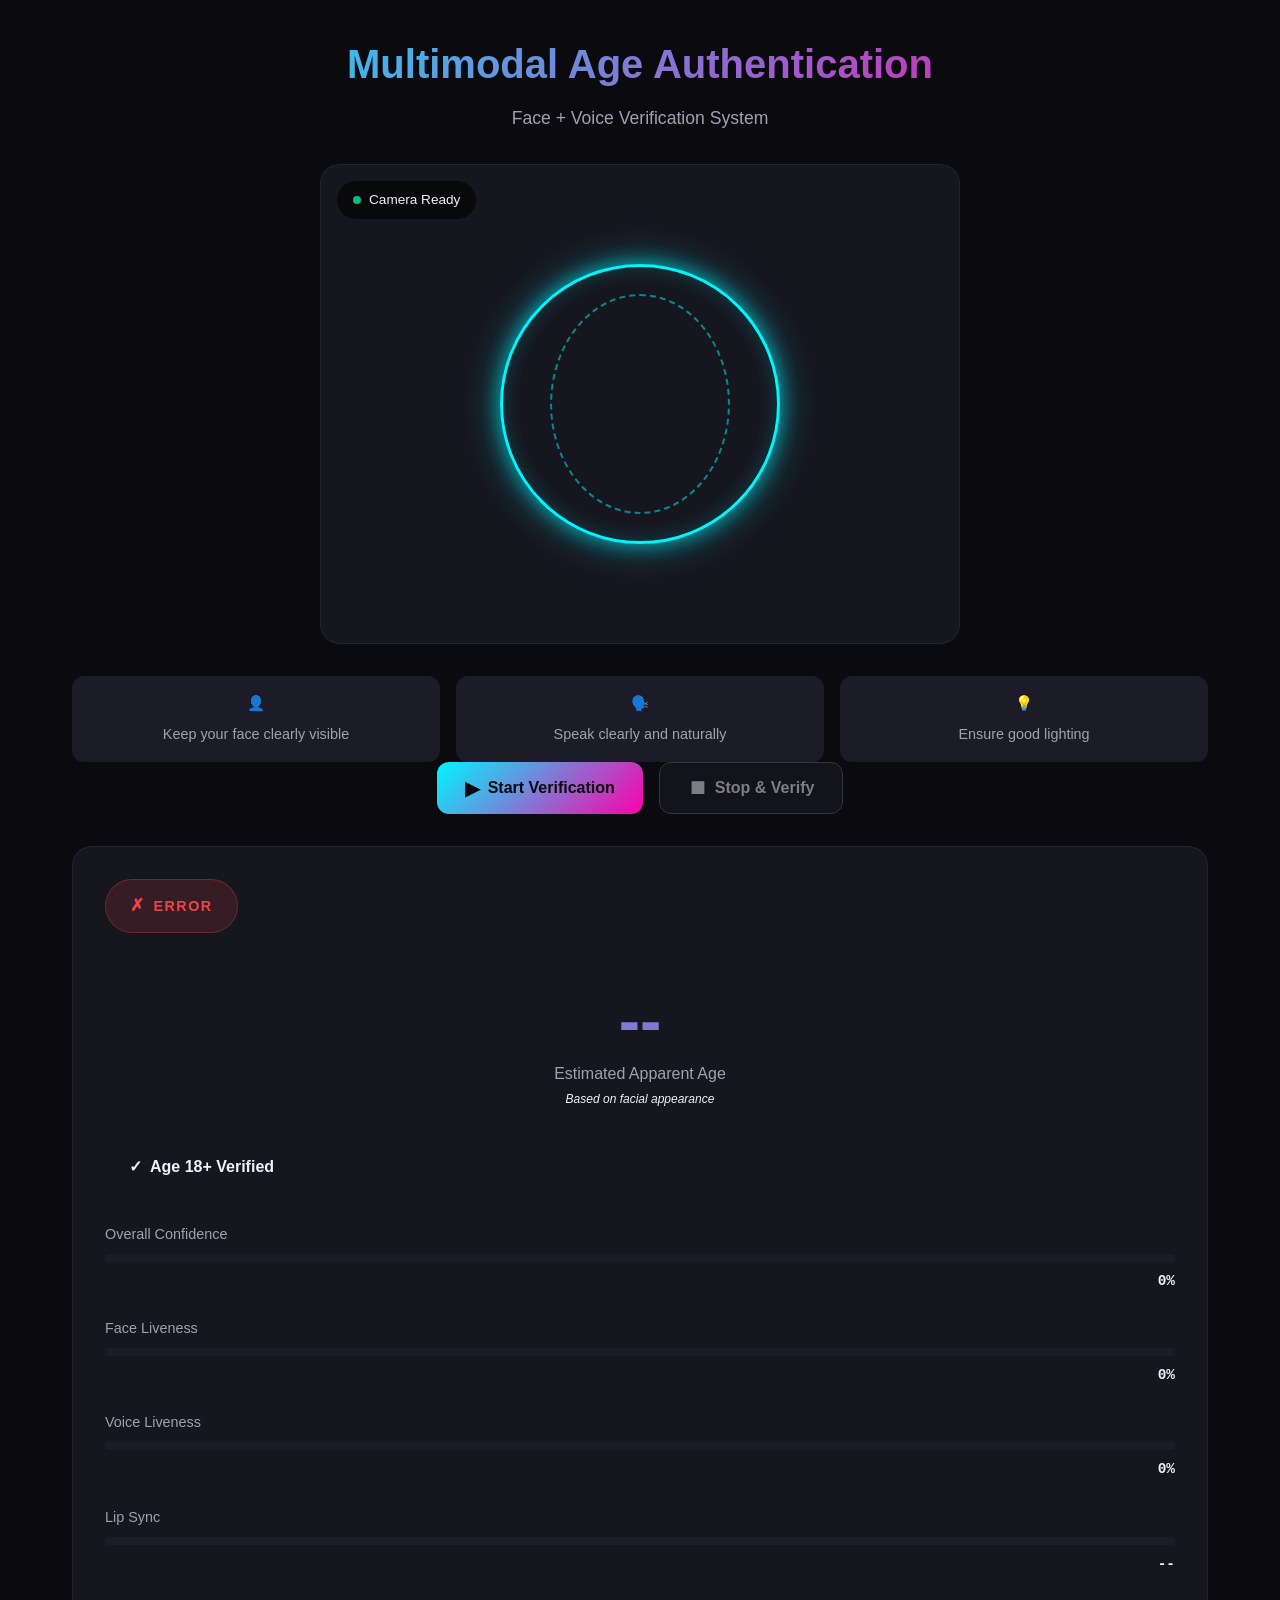
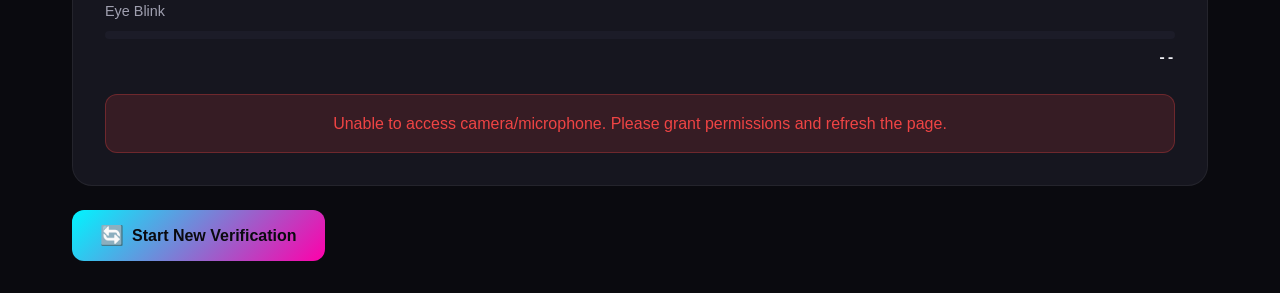
==== commit fbfaec40: "refractor: lip-sync, blink-liveness added" ====
--- a/frontend/index.html
+++ b/frontend/index.html
@@ -16,8 +16,10 @@
         <main>
             <!-- Video Preview Section -->
             <div class="video-section">
-                <div class="video-container">
-                    <video id="videoPreview" autoplay muted playsinline></video>
+                <div class="camera-container">
+                    <video id="videoBlur" autoplay playsinline muted></video>
+                    <video id="videoSharp" autoplay playsinline muted></video>
+                    <div class="face-ring"></div>
                     <div class="video-overlay" id="videoOverlay">
                         <div class="face-guide"></div>
                     </div>
@@ -31,7 +33,7 @@
             <!-- Captcha Display -->
             <div class="captcha-section" id="captchaSection" style="display: none;">
                 <div class="captcha-card">
-                    <div class="captcha-label">Please read aloud:</div>
+                    <div class="captcha-label">Please read the sentence clearly as shown below:</div>
                     <div class="captcha-text" id="captchaText"></div>
                     <div class="captcha-timer" id="captchaTimer" style="display: none;"></div>
                 </div>
@@ -85,7 +87,8 @@
                     <!-- Age Display -->
                     <div class="age-display">
                         <div class="age-number" id="ageNumber">--</div>
-                        <div class="age-label">Estimated Age</div>
+                        <div class="age-label">Estimated Apparent Age</div>
+                        <div class="age-note">Based on facial appearance</div>
                     </div>
 
                     <!-- Adult Status -->
@@ -125,7 +128,15 @@
                             <div class="metric-bar">
                                 <div class="metric-fill" id="lipSyncBar" style="width: 0%"></div>
                             </div>
-                            <span class="metric-value" id="lipSyncValue">0%</span>
+                            <span class="metric-value" id="lipSyncValue">--</span>
+                        </div>
+
+                        <div class="metric-item">
+                            <span class="metric-label">Eye Blink</span>
+                            <div class="metric-bar">
+                                <div class="metric-fill" id="eyeBlinkBar" style="width: 0%"></div>
+                            </div>
+                            <span class="metric-value" id="eyeBlinkValue">--</span>
                         </div>
                     </div>
 
--- a/frontend/styles.css
+++ b/frontend/styles.css
@@ -781,6 +781,13 @@
     margin-top: 0.5rem;
 }
 
+.age-note {
+    font-size: 0.75rem;
+    color: var(--text-tertiary);
+    margin-top: 0.25rem;
+    font-style: italic;
+}
+
 .group-badge {
     display: inline-block;
     padding: 0.5rem 1.25rem;
@@ -1036,7 +1043,7 @@
     margin-bottom: 2rem;
 }
 
-.video-container {
+.camera-container {
     position: relative;
     max-width: 640px;
     margin: 0 auto;
@@ -1047,11 +1054,68 @@
     border: var(--border-subtle);
 }
 
-#videoPreview {
+/* Blurred background video - full size, darkened, slightly scaled */
+#videoBlur {
+    position: absolute;
+    top: 0;
+    left: 0;
     width: 100%;
     height: 100%;
     object-fit: cover;
-    transform: scaleX(-1);
+    transform: scaleX(-1) scale(1.1);
+    filter: blur(12px) brightness(0.7);
+    z-index: 1;
+}
+
+/* Sharp foreground video - circular, centered */
+#videoSharp {
+    position: absolute;
+    top: 50%;
+    left: 50%;
+    transform: translate(-50%, -50%) scaleX(-1);
+    width: 280px;
+    height: 280px;
+    border-radius: 50%;
+    object-fit: cover;
+    clip-path: circle(50%);
+    z-index: 2;
+    box-shadow: 0 0 0 2px rgba(0, 245, 255, 0.3);
+}
+
+/* Circular face ring with glow - above videos */
+.face-ring {
+    position: absolute;
+    top: 50%;
+    left: 50%;
+    transform: translate(-50%, -50%);
+    width: 280px;
+    height: 280px;
+    border-radius: 50%;
+    border: 3px solid var(--accent-cyan);
+    box-shadow: 
+        0 0 20px rgba(0, 245, 255, 0.6),
+        0 0 40px rgba(0, 245, 255, 0.4),
+        inset 0 0 20px rgba(0, 245, 255, 0.2);
+    pointer-events: none;
+    z-index: 3;
+    animation: pulse-glow 2s ease-in-out infinite;
+}
+
+@keyframes pulse-glow {
+    0%, 100% {
+        box-shadow: 
+            0 0 20px rgba(0, 245, 255, 0.6),
+            0 0 40px rgba(0, 245, 255, 0.4),
+            inset 0 0 20px rgba(0, 245, 255, 0.2);
+        border-color: var(--accent-cyan);
+    }
+    50% {
+        box-shadow: 
+            0 0 30px rgba(0, 245, 255, 0.9),
+            0 0 60px rgba(0, 245, 255, 0.6),
+            inset 0 0 30px rgba(0, 245, 255, 0.4);
+        border-color: rgba(0, 245, 255, 0.9);
+    }
 }
 
 .controls {
@@ -1150,6 +1214,13 @@
     color: var(--text-secondary);
     font-size: 1rem;
     margin-top: 0.5rem;
+}
+
+.age-note {
+    font-size: 0.75rem;
+    color: var(--text-tertiary);
+    margin-top: 0.25rem;
+    font-style: italic;
 }
 
 .adult-status {
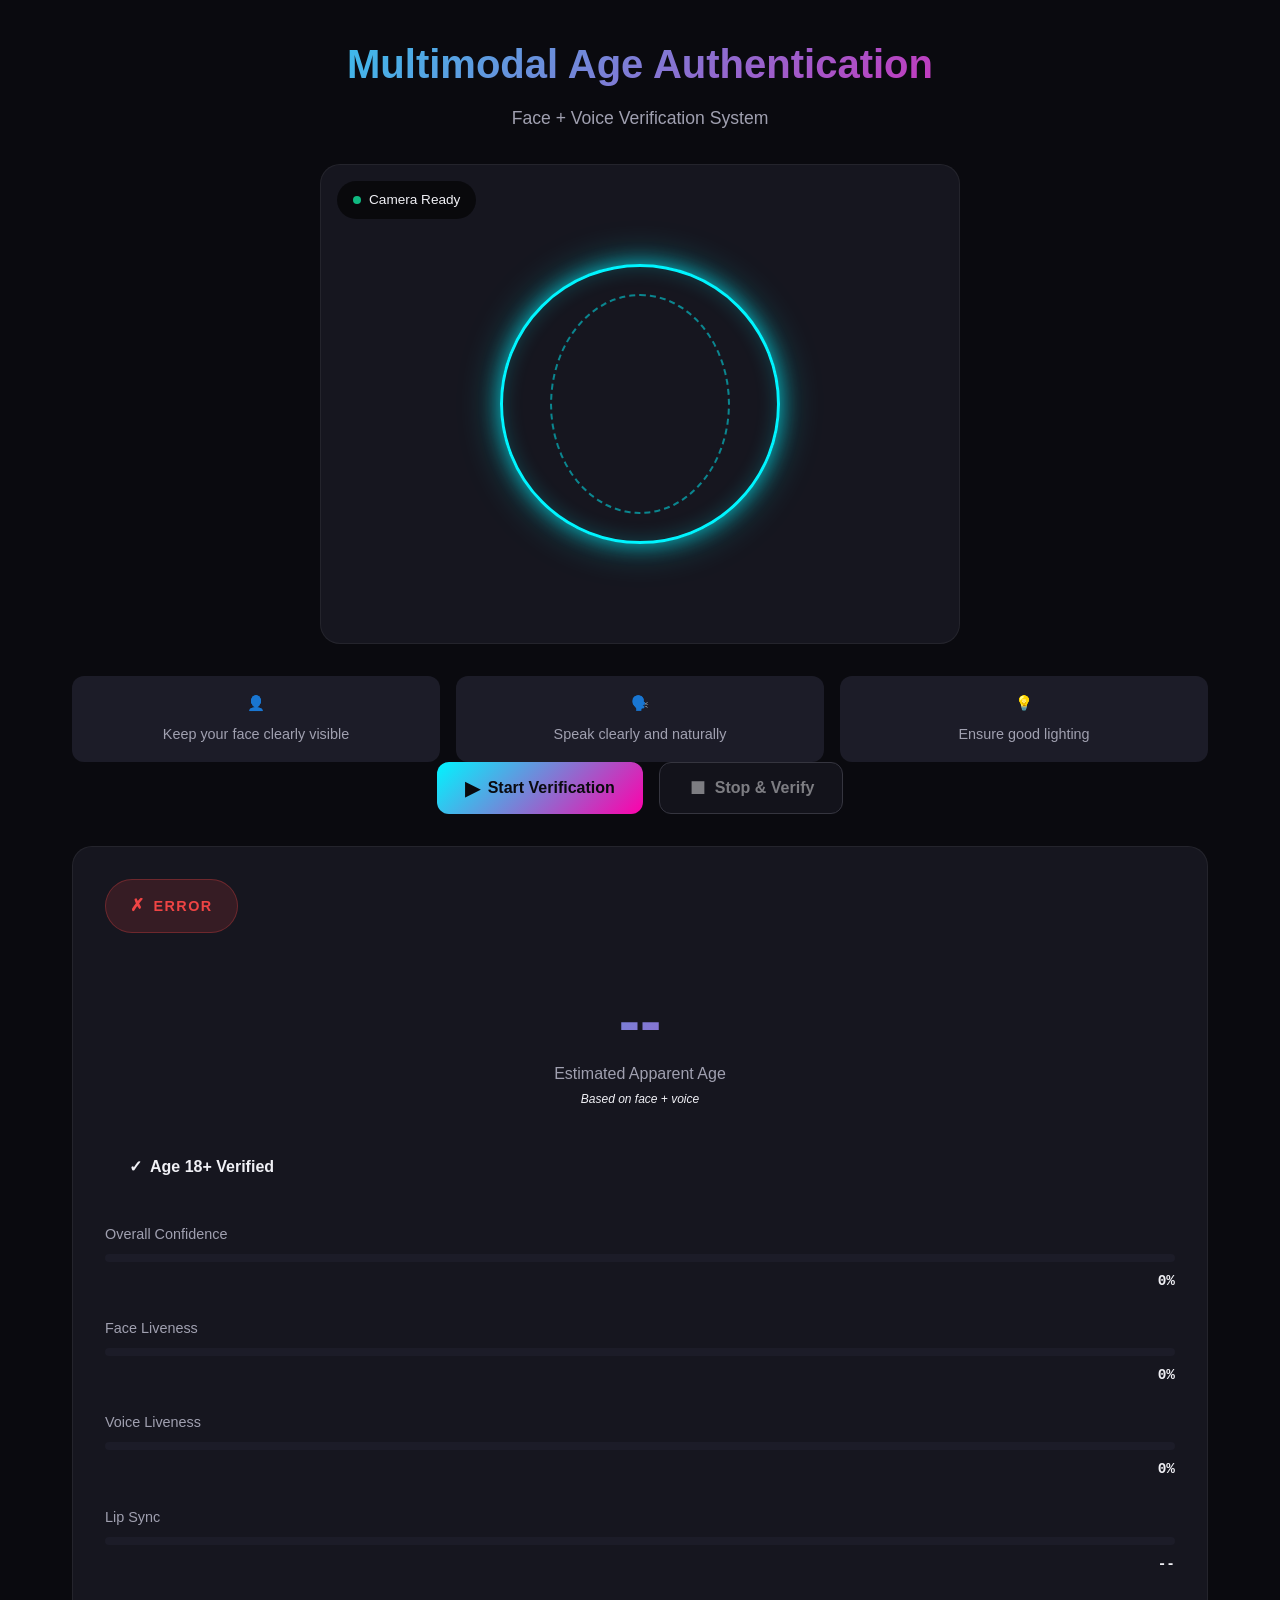
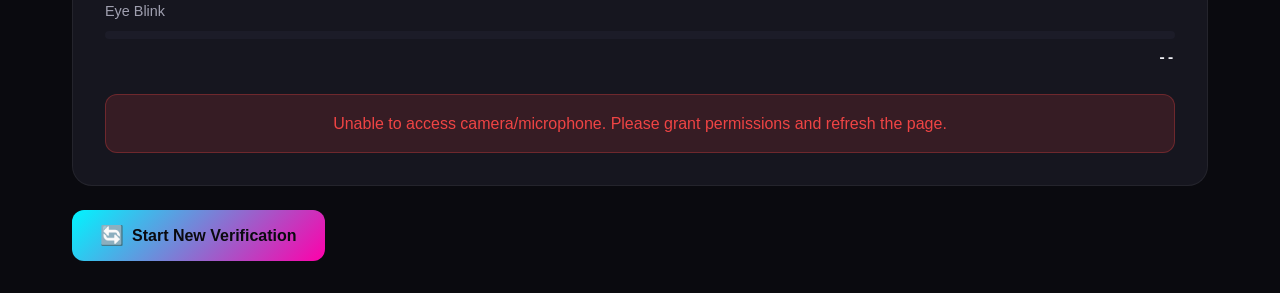
==== commit 3eedc9f7: "fix: multimodal model is added" ====
--- a/frontend/index.html
+++ b/frontend/index.html
@@ -88,7 +88,7 @@
                     <div class="age-display">
                         <div class="age-number" id="ageNumber">--</div>
                         <div class="age-label">Estimated Apparent Age</div>
-                        <div class="age-note">Based on facial appearance</div>
+                        <div class="age-note" id="ageNote">Based on face + voice</div>
                     </div>
 
                     <!-- Adult Status -->
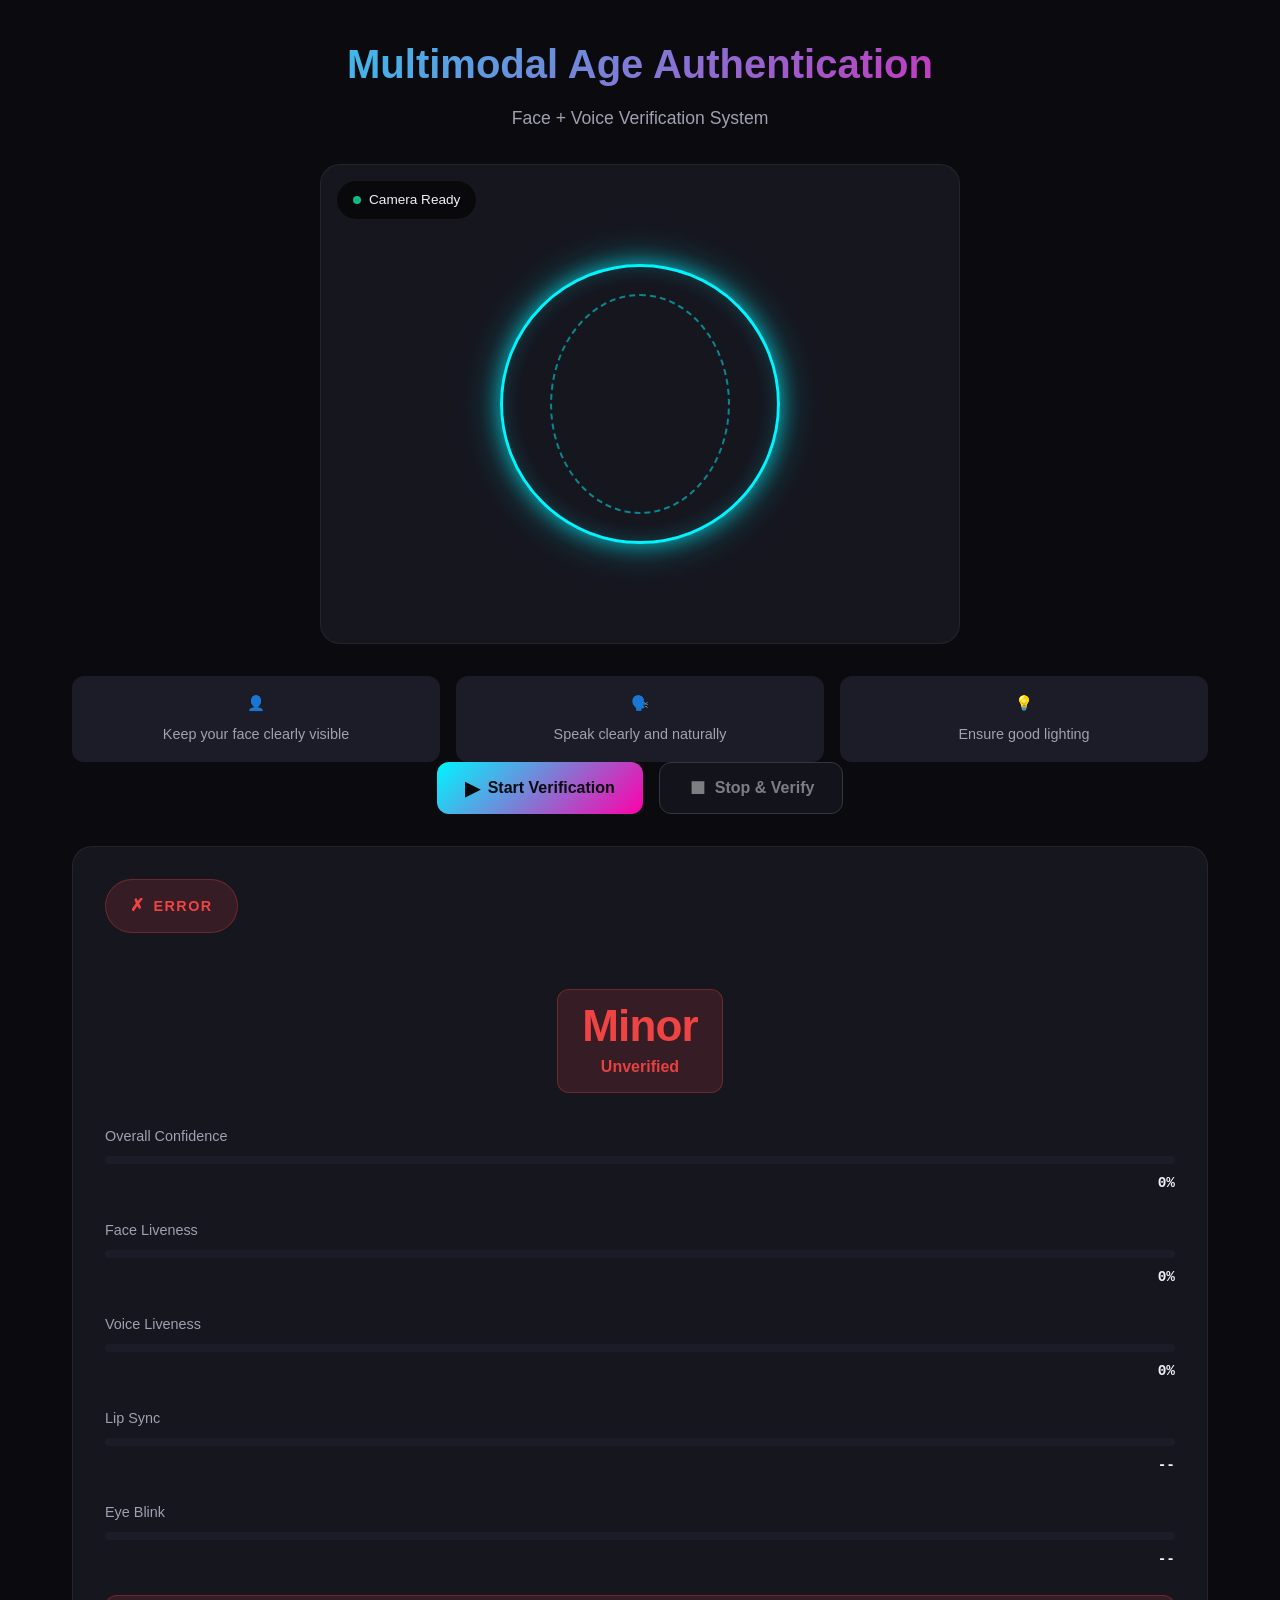
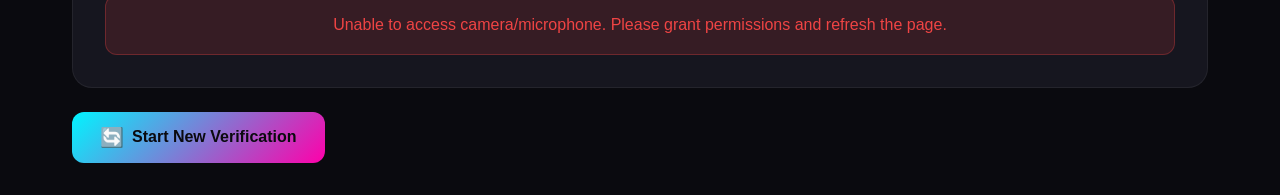
==== commit 1f0b71a7: "feat: final version of the working code" ====
--- a/frontend/index.html
+++ b/frontend/index.html
@@ -33,7 +33,7 @@
             <!-- Captcha Display -->
             <div class="captcha-section" id="captchaSection" style="display: none;">
                 <div class="captcha-card">
-                    <div class="captcha-label">Please read the sentence clearly as shown below:</div>
+                    <div class="captcha-label">Please read the numbers clearly as shown below:</div>
                     <div class="captcha-text" id="captchaText"></div>
                     <div class="captcha-timer" id="captchaTimer" style="display: none;"></div>
                 </div>
@@ -84,17 +84,14 @@
                         <span class="badge-text" id="badgeText">VERIFIED</span>
                     </div>
 
-                    <!-- Age Display -->
+                    <!-- Adult / Minor + Verified / Unverified (green vs red) -->
                     <div class="age-display">
-                        <div class="age-number" id="ageNumber">--</div>
-                        <div class="age-label">Estimated Apparent Age</div>
-                        <div class="age-note" id="ageNote">Based on face + voice</div>
-                    </div>
-
-                    <!-- Adult Status -->
-                    <div class="adult-status" id="adultStatus">
-                        <span class="adult-icon" id="adultIcon">✓</span>
-                        <span class="adult-text" id="adultText">Age 18+ Verified</span>
+                        <div class="adult-status" id="adultStatus">
+                            <div class="role-block">
+                                <div class="role-primary" id="rolePrimary">Minor</div>
+                                <div class="role-secondary" id="roleSecondary">Unverified</div>
+                            </div>
+                        </div>
                     </div>
 
                     <!-- Metrics -->
@@ -153,6 +150,6 @@
         </main>
     </div>
 
-    <script src="app.js"></script>
+    <script src="app.js?v=dom-safe-3"></script>
 </body>
 </html>
--- a/frontend/styles.css
+++ b/frontend/styles.css
@@ -1198,6 +1198,8 @@
 .age-display {
     text-align: center;
     margin: 2rem 0;
+    display: flex;
+    justify-content: center;
 }
 
 .age-number {
@@ -1223,14 +1225,35 @@
     font-style: italic;
 }
 
+.role-block {
+    display: flex;
+    flex-direction: column;
+    align-items: center;
+    gap: 0.25rem;
+    text-align: center;
+}
+
+.role-primary {
+    font-size: 2.75rem;
+    font-weight: 700;
+    line-height: 1.1;
+    letter-spacing: -0.02em;
+}
+
+.role-secondary {
+    font-size: 1rem;
+    font-weight: 600;
+    opacity: 0.95;
+}
+
 .adult-status {
     display: inline-flex;
     align-items: center;
-    gap: 0.5rem;
+    gap: 0.75rem;
     padding: 0.75rem 1.5rem;
     border-radius: var(--radius-md);
     font-weight: 600;
-    margin-bottom: 2rem;
+    margin-bottom: 0;
 }
 
 .adult-status.verified {
